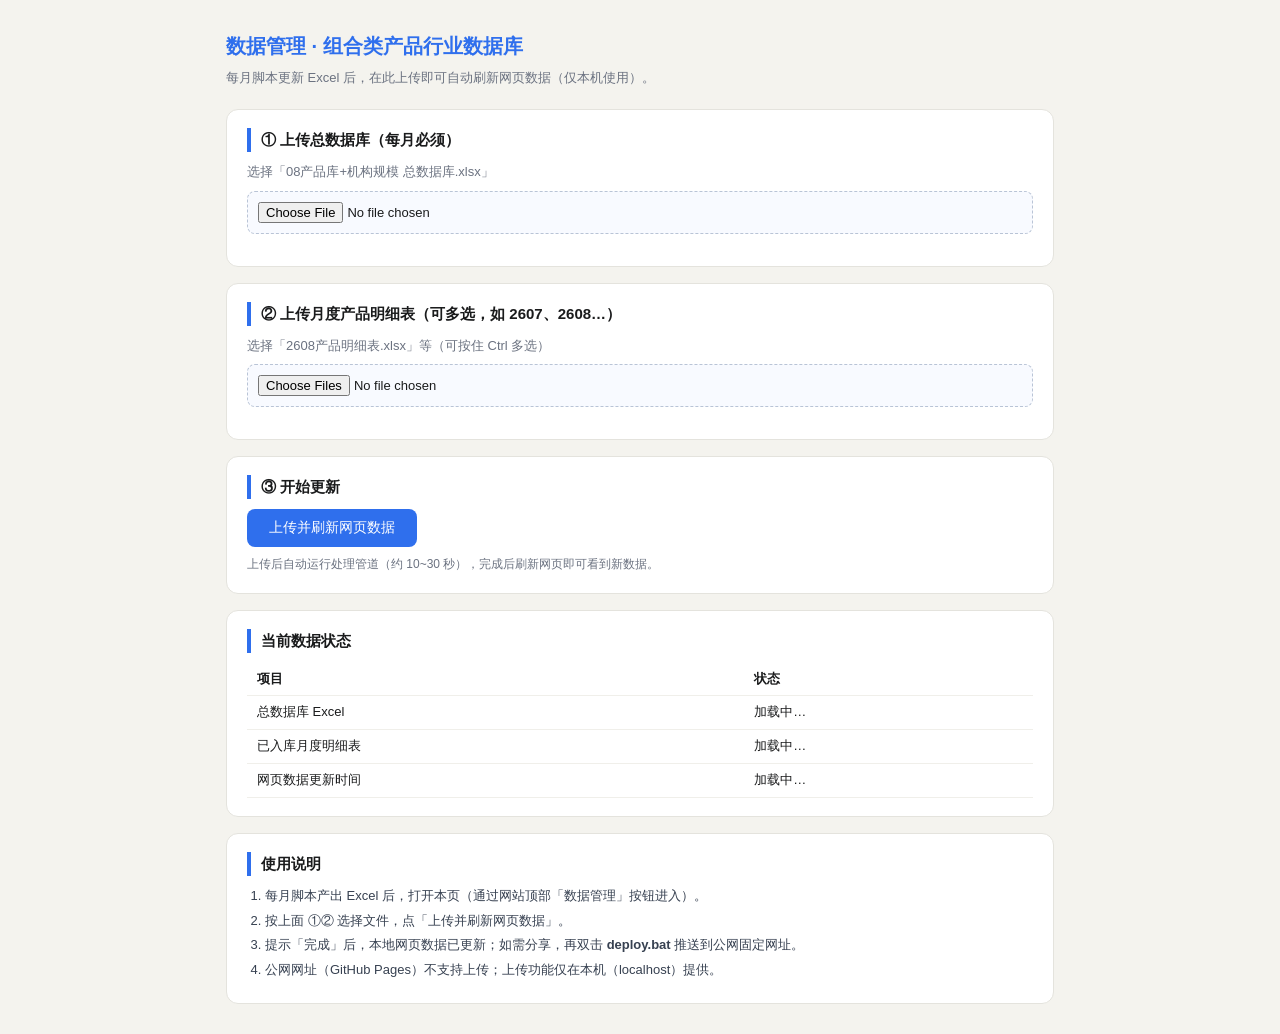
==== admin.html @ fd767638 "update: 数据/页面更新" ====
<!DOCTYPE html>
<html lang="zh-CN">
<head>
<meta charset="UTF-8">
<meta name="viewport" content="width=device-width, initial-scale=1.0">
<title>数据管理 · 组合类产品行业数据库</title>
<style>
  * { box-sizing: border-box; margin: 0; padding: 0; }
  body { font-family: "Segoe UI", "PingFang SC", "Microsoft YaHei", Arial, sans-serif; background: #F4F3EE; color: #1A1B1C; font-size: 14px; line-height: 1.6; }
  .wrap { max-width: 860px; margin: 30px auto; padding: 0 16px; }
  h1 { font-size: 20px; color: #2F6FED; margin-bottom: 6px; }
  .desc { color: #6B7280; font-size: 13px; margin-bottom: 20px; }
  .card { background: #fff; border: 1px solid #E4E3DD; border-radius: 12px; padding: 18px 20px; margin-bottom: 16px; }
  .card h2 { font-size: 15px; margin-bottom: 10px; border-left: 4px solid #2F6FED; padding-left: 10px; }
  label { display: block; font-size: 13px; color: #6B7280; margin-bottom: 8px; }
  input[type="file"] { display: block; width: 100%; padding: 10px; border: 1px dashed #B9C4D6; border-radius: 8px; background: #F8FAFF; font-size: 13px; margin-bottom: 14px; }
  .btn { padding: 10px 22px; border: none; border-radius: 8px; background: #2F6FED; color: #fff; font-size: 14px; cursor: pointer; }
  .btn:hover { opacity: .88; }
  .btn:disabled { opacity: .5; cursor: not-allowed; }
  .hint { font-size: 12px; color: #6B7280; margin-top: 8px; }
  #result { margin-top: 14px; padding: 12px; border-radius: 8px; font-size: 13px; white-space: pre-wrap; display: none; max-height: 320px; overflow: auto; }
  #result.ok { background: #E7F6EF; color: #14532D; display: block; }
  #result.err { background: #FDECEC; color: #7F1D1D; display: block; }
  table.status { width: 100%; border-collapse: collapse; font-size: 13px; margin-top: 6px; }
  table.status td, table.status th { padding: 6px 10px; border-bottom: 1px solid #f0efea; text-align: left; }
  .badge { display: inline-block; padding: 1px 8px; border-radius: 10px; font-size: 12px; }
  .badge.ok { background: #E7F6EF; color: #14532D; }
  .badge.no { background: #FDECEC; color: #7F1D1D; }
  .steps { font-size: 13px; color: #374151; margin: 8px 0 0; padding-left: 18px; }
  .steps li { margin: 4px 0; }
</style>
</head>
<body>
<div class="wrap">
  <h1>数据管理 · 组合类产品行业数据库</h1>
  <div class="desc">每月脚本更新 Excel 后，在此上传即可自动刷新网页数据（仅本机使用）。</div>

  <div class="card">
    <h2>① 上传总数据库（每月必须）</h2>
    <label>选择「08产品库+机构规模 总数据库.xlsx」</label>
    <input type="file" id="f-main" accept=".xlsx,.xls">
  </div>

  <div class="card">
    <h2>② 上传月度产品明细表（可多选，如 2607、2608…）</h2>
    <label>选择「2608产品明细表.xlsx」等（可按住 Ctrl 多选）</label>
    <input type="file" id="f-details" accept=".xlsx,.xls" multiple>
  </div>

  <div class="card">
    <h2>③ 开始更新</h2>
    <button class="btn" id="btn-upload">上传并刷新网页数据</button>
    <div class="hint">上传后自动运行处理管道（约 10~30 秒），完成后刷新网页即可看到新数据。</div>
    <div id="result"></div>
  </div>

  <div class="card">
    <h2>当前数据状态</h2>
    <table class="status">
      <tr><th>项目</th><th>状态</th></tr>
      <tr><td>总数据库 Excel</td><td id="st-main">加载中…</td></tr>
      <tr><td>已入库月度明细表</td><td id="st-details">加载中…</td></tr>
      <tr><td>网页数据更新时间</td><td id="st-meta">加载中…</td></tr>
    </table>
  </div>

  <div class="card">
    <h2>使用说明</h2>
    <ol class="steps">
      <li>每月脚本产出 Excel 后，打开本页（通过网站顶部「数据管理」按钮进入）。</li>
      <li>按上面 ①② 选择文件，点「上传并刷新网页数据」。</li>
      <li>提示「完成」后，本地网页数据已更新；如需分享，再双击 <b>deploy.bat</b> 推送到公网固定网址。</li>
      <li>公网网址（GitHub Pages）不支持上传；上传功能仅在本机（localhost）提供。</li>
    </ol>
  </div>
</div>

<script>
(function () {
  var btn = document.getElementById("btn-upload");
  var res = document.getElementById("result");
  var fMain = document.getElementById("f-main");
  var fDetails = document.getElementById("f-details");

  function show(msg, ok) {
    res.textContent = msg;
    res.className = ok ? "ok" : "err";
  }

  btn.addEventListener("click", function () {
    var fd = new FormData();
    var has = false;
    if (fMain.files.length) { fd.append("main", fMain.files[0]); has = true; }
    for (var i = 0; i < fDetails.files.length; i++) { fd.append("detail" + i, fDetails.files[i]); has = true; }
    if (!has) { show("请先选择要上传的文件", false); return; }
    btn.disabled = true;
    btn.textContent = "上传处理中…";
    show("正在上传并处理，请稍候（约 10~30 秒）…", true);
    fetch("/api/upload", { method: "POST", body: fd })
      .then(function (r) { return r.json().then(function (j) { return { s: r.ok, j: j }; }); })
      .then(function (o) {
        if (o.j.ok) {
          show("✅ 更新完成！已处理：\n" + (o.j.saved || []).join("\n") + "\n\n" + (o.j.output || ""), true);
        } else {
          show("❌ 更新失败：\n" + (o.j.msg || "") + "\n\n" + (o.j.output || ""), false);
        }
      })
      .catch(function (e) { show("请求失败：" + e, false); })
      .finally(function () { btn.disabled = false; btn.textContent = "上传并刷新网页数据"; loadStatus(); });
  });

  function loadStatus() {
    fetch("/api/status").then(function (r) { return r.json(); }).then(function (s) {
      document.getElementById("st-main").innerHTML = s.main_exists
        ? '<span class="badge ok">已就位</span> ' + s.main_name
        : '<span class="badge no">未上传</span>';
      document.getElementById("st-details").textContent =
        (s.details && s.details.length ? s.details.join("、") : "（无）");
      var m = s.meta || {};
      document.getElementById("st-meta").textContent = m.updated
        ? m.updated + " · " + (m.product_count || 0) + " 只产品 / " + (m.institution_count || 0) + " 家机构"
        : "尚无数据";
    }).catch(function () {});
  }

  loadStatus();
})();
</script>
</body>
</html>
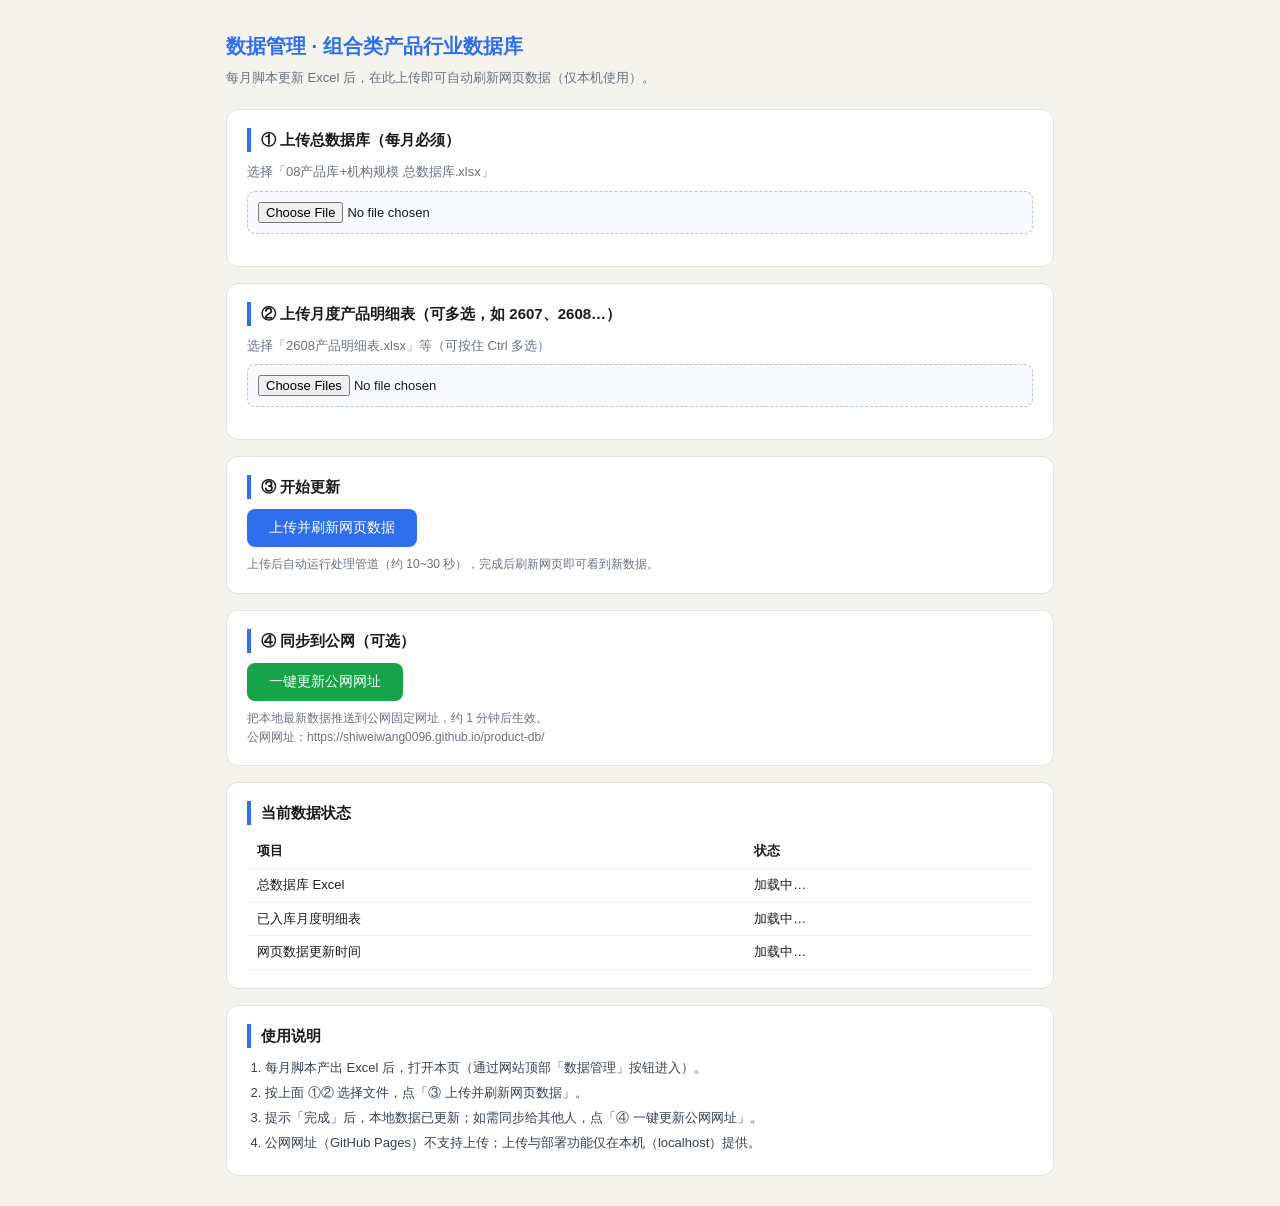
==== commit 25305d34: "update: 数据/页面更新" ====
--- a/admin.html
+++ b/admin.html
@@ -55,6 +55,13 @@
   </div>
 
   <div class="card">
+    <h2>④ 同步到公网（可选）</h2>
+    <button class="btn" id="btn-deploy" style="background:#16A34A;">一键更新公网网址</button>
+    <div class="hint">把本地最新数据推送到公网固定网址，约 1 分钟后生效。<br>公网网址：https://shiweiwang0096.github.io/product-db/</div>
+    <div id="dresult"></div>
+  </div>
+
+  <div class="card">
     <h2>当前数据状态</h2>
     <table class="status">
       <tr><th>项目</th><th>状态</th></tr>
@@ -68,9 +75,9 @@
     <h2>使用说明</h2>
     <ol class="steps">
       <li>每月脚本产出 Excel 后，打开本页（通过网站顶部「数据管理」按钮进入）。</li>
-      <li>按上面 ①② 选择文件，点「上传并刷新网页数据」。</li>
-      <li>提示「完成」后，本地网页数据已更新；如需分享，再双击 <b>deploy.bat</b> 推送到公网固定网址。</li>
-      <li>公网网址（GitHub Pages）不支持上传；上传功能仅在本机（localhost）提供。</li>
+      <li>按上面 ①② 选择文件，点「③ 上传并刷新网页数据」。</li>
+      <li>提示「完成」后，本地数据已更新；如需同步给其他人，点「④ 一键更新公网网址」。</li>
+      <li>公网网址（GitHub Pages）不支持上传；上传与部署功能仅在本机（localhost）提供。</li>
     </ol>
   </div>
 </div>
@@ -81,10 +88,16 @@
   var res = document.getElementById("result");
   var fMain = document.getElementById("f-main");
   var fDetails = document.getElementById("f-details");
+  var btnDeploy = document.getElementById("btn-deploy");
+  var dres = document.getElementById("dresult");
 
   function show(msg, ok) {
     res.textContent = msg;
     res.className = ok ? "ok" : "err";
+  }
+  function dshow(msg, ok) {
+    dres.textContent = msg;
+    dres.className = ok ? "ok" : "err";
   }
 
   btn.addEventListener("click", function () {
@@ -109,6 +122,23 @@
       .finally(function () { btn.disabled = false; btn.textContent = "上传并刷新网页数据"; loadStatus(); });
   });
 
+  btnDeploy.addEventListener("click", function () {
+    btnDeploy.disabled = true;
+    btnDeploy.textContent = "部署中…（约 1~2 分钟）";
+    dshow("正在推送到公网，请稍候…", true);
+    fetch("/api/deploy", { method: "POST" })
+      .then(function (r) { return r.json().then(function (j) { return { s: r.ok, j: j }; }); })
+      .then(function (o) {
+        if (o.j.ok) {
+          dshow("✅ 已同步到公网！约 1 分钟后生效\n公网网址：https://shiweiwang0096.github.io/product-db/\n\n" + (o.j.output || ""), true);
+        } else {
+          dshow("❌ 部署失败：\n" + (o.j.msg || "") + "\n\n" + (o.j.output || ""), false);
+        }
+      })
+      .catch(function (e) { dshow("请求失败：" + e, false); })
+      .finally(function () { btnDeploy.disabled = false; btnDeploy.textContent = "一键更新公网网址"; });
+  });
+
   function loadStatus() {
     fetch("/api/status").then(function (r) { return r.json(); }).then(function (s) {
       document.getElementById("st-main").innerHTML = s.main_exists
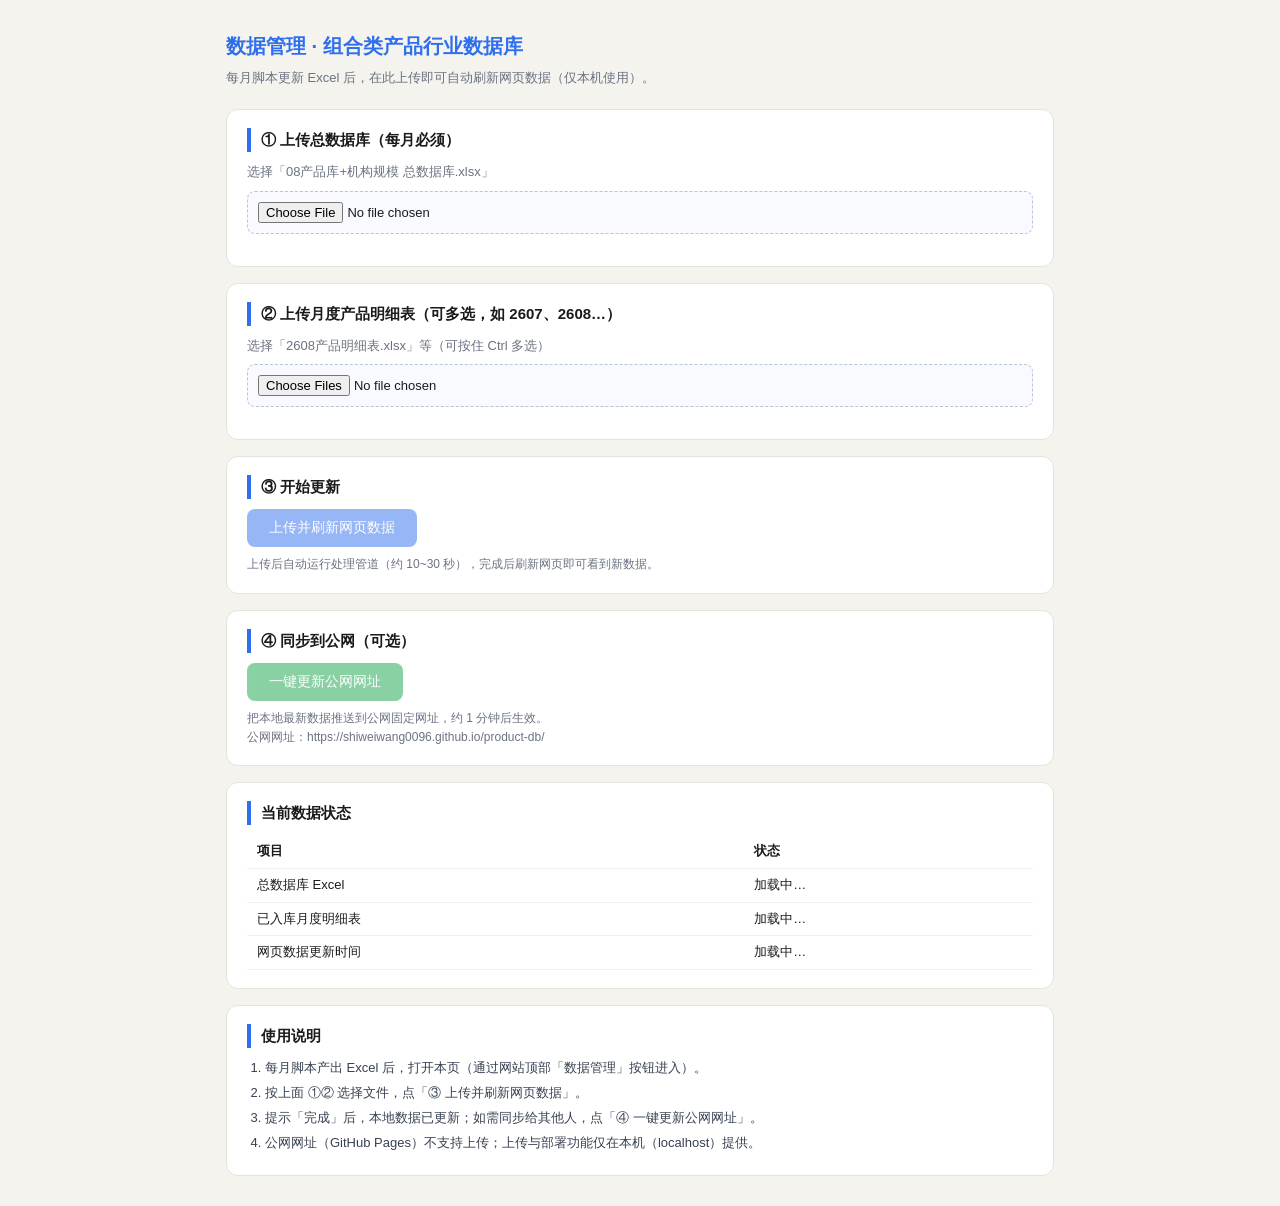
==== commit 25045dc4: "update: 数据/页面更新" ====
--- a/admin.html
+++ b/admin.html
@@ -90,6 +90,13 @@
   var fDetails = document.getElementById("f-details");
   var btnDeploy = document.getElementById("btn-deploy");
   var dres = document.getElementById("dresult");
+  var localFlag = ["localhost", "127.0.0.1"].indexOf(location.hostname) >= 0;
+
+  if (!localFlag) {
+    // 公网访问：禁用上传与部署按钮
+    if (btn) btn.disabled = true;
+    if (btnDeploy) btnDeploy.disabled = true;
+  }
 
   function show(msg, ok) {
     res.textContent = msg;
@@ -123,6 +130,10 @@
   });
 
   btnDeploy.addEventListener("click", function () {
+    if (!localFlag) {
+      dshow("上传与部署功能仅在本机使用：请在本电脑运行 start_site.bat 后操作。公网网址只用于查看。", false);
+      return;
+    }
     btnDeploy.disabled = true;
     btnDeploy.textContent = "部署中…（约 1~2 分钟）";
     dshow("正在推送到公网，请稍候…", true);
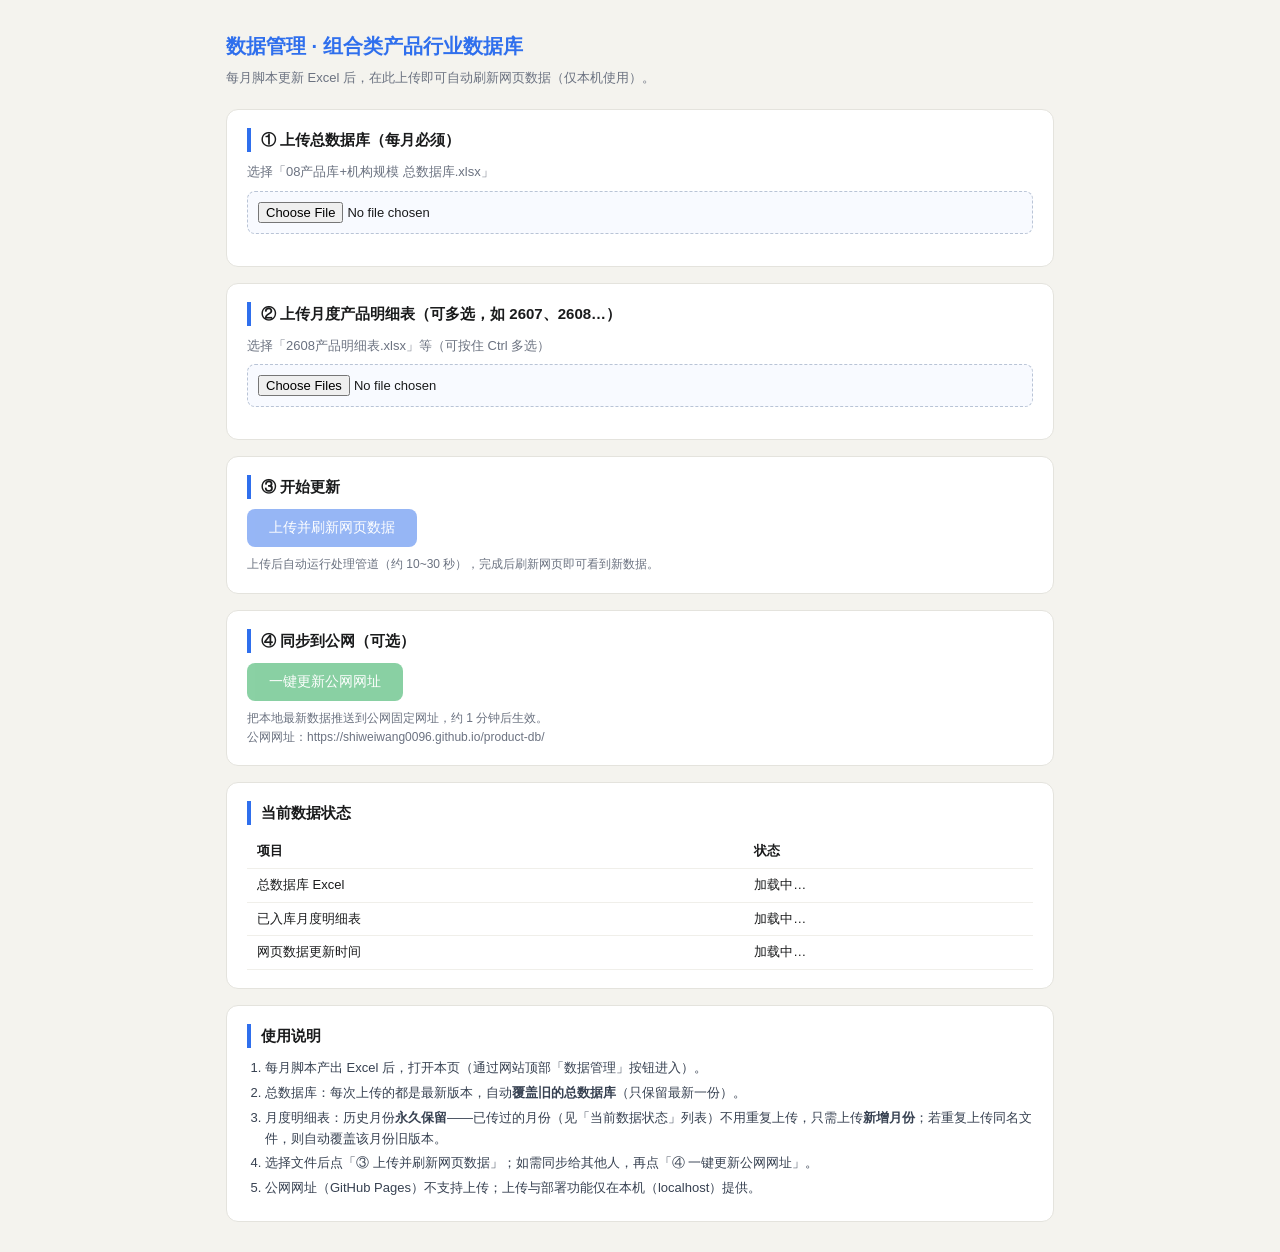
==== commit 419da60a: "update: 数据/页面更新" ====
--- a/admin.html
+++ b/admin.html
@@ -75,8 +75,9 @@
     <h2>使用说明</h2>
     <ol class="steps">
       <li>每月脚本产出 Excel 后，打开本页（通过网站顶部「数据管理」按钮进入）。</li>
-      <li>按上面 ①② 选择文件，点「③ 上传并刷新网页数据」。</li>
-      <li>提示「完成」后，本地数据已更新；如需同步给其他人，点「④ 一键更新公网网址」。</li>
+      <li>总数据库：每次上传的都是最新版本，自动<b>覆盖旧的总数据库</b>（只保留最新一份）。</li>
+      <li>月度明细表：历史月份<b>永久保留</b>——已传过的月份（见「当前数据状态」列表）不用重复上传，只需上传<b>新增月份</b>；若重复上传同名文件，则自动覆盖该月份旧版本。</li>
+      <li>选择文件后点「③ 上传并刷新网页数据」；如需同步给其他人，再点「④ 一键更新公网网址」。</li>
       <li>公网网址（GitHub Pages）不支持上传；上传与部署功能仅在本机（localhost）提供。</li>
     </ol>
   </div>
@@ -91,6 +92,7 @@
   var btnDeploy = document.getElementById("btn-deploy");
   var dres = document.getElementById("dresult");
   var localFlag = ["localhost", "127.0.0.1"].indexOf(location.hostname) >= 0;
+  var existingDetails = [];   // 已入库月度明细表（文件名列表）
 
   if (!localFlag) {
     // 公网访问：禁用上传与部署按钮
@@ -110,12 +112,25 @@
   btn.addEventListener("click", function () {
     var fd = new FormData();
     var has = false;
+    var newMonths = [], overwriteMonths = [];
     if (fMain.files.length) { fd.append("main", fMain.files[0]); has = true; }
-    for (var i = 0; i < fDetails.files.length; i++) { fd.append("detail" + i, fDetails.files[i]); has = true; }
+    for (var i = 0; i < fDetails.files.length; i++) {
+      fd.append("detail" + i, fDetails.files[i]); has = true;
+      var nm = fDetails.files[i].name;
+      if (existingDetails.indexOf(nm) >= 0) { overwriteMonths.push(nm.replace("产品明细表.xlsx", "")); }
+      else { newMonths.push(nm.replace("产品明细表.xlsx", "")); }
+    }
     if (!has) { show("请先选择要上传的文件", false); return; }
+    var tip = "正在上传并处理，请稍候（约 10~30 秒）…";
+    if (newMonths.length || overwriteMonths.length) {
+      var parts = [];
+      if (newMonths.length) parts.push("新增月份：" + newMonths.join("、"));
+      if (overwriteMonths.length) parts.push("覆盖已存在月份：" + overwriteMonths.join("、"));
+      tip += "\n本次明细表：" + parts.join("；");
+    }
     btn.disabled = true;
     btn.textContent = "上传处理中…";
-    show("正在上传并处理，请稍候（约 10~30 秒）…", true);
+    show(tip, true);
     fetch("/api/upload", { method: "POST", body: fd })
       .then(function (r) { return r.json().then(function (j) { return { s: r.ok, j: j }; }); })
       .then(function (o) {
@@ -152,11 +167,12 @@
 
   function loadStatus() {
     fetch("/api/status").then(function (r) { return r.json(); }).then(function (s) {
+      existingDetails = s.details || [];
       document.getElementById("st-main").innerHTML = s.main_exists
         ? '<span class="badge ok">已就位</span> ' + s.main_name
         : '<span class="badge no">未上传</span>';
       document.getElementById("st-details").textContent =
-        (s.details && s.details.length ? s.details.join("、") : "（无）");
+        (existingDetails.length ? existingDetails.join("、") : "（无）");
       var m = s.meta || {};
       document.getElementById("st-meta").textContent = m.updated
         ? m.updated + " · " + (m.product_count || 0) + " 只产品 / " + (m.institution_count || 0) + " 家机构"
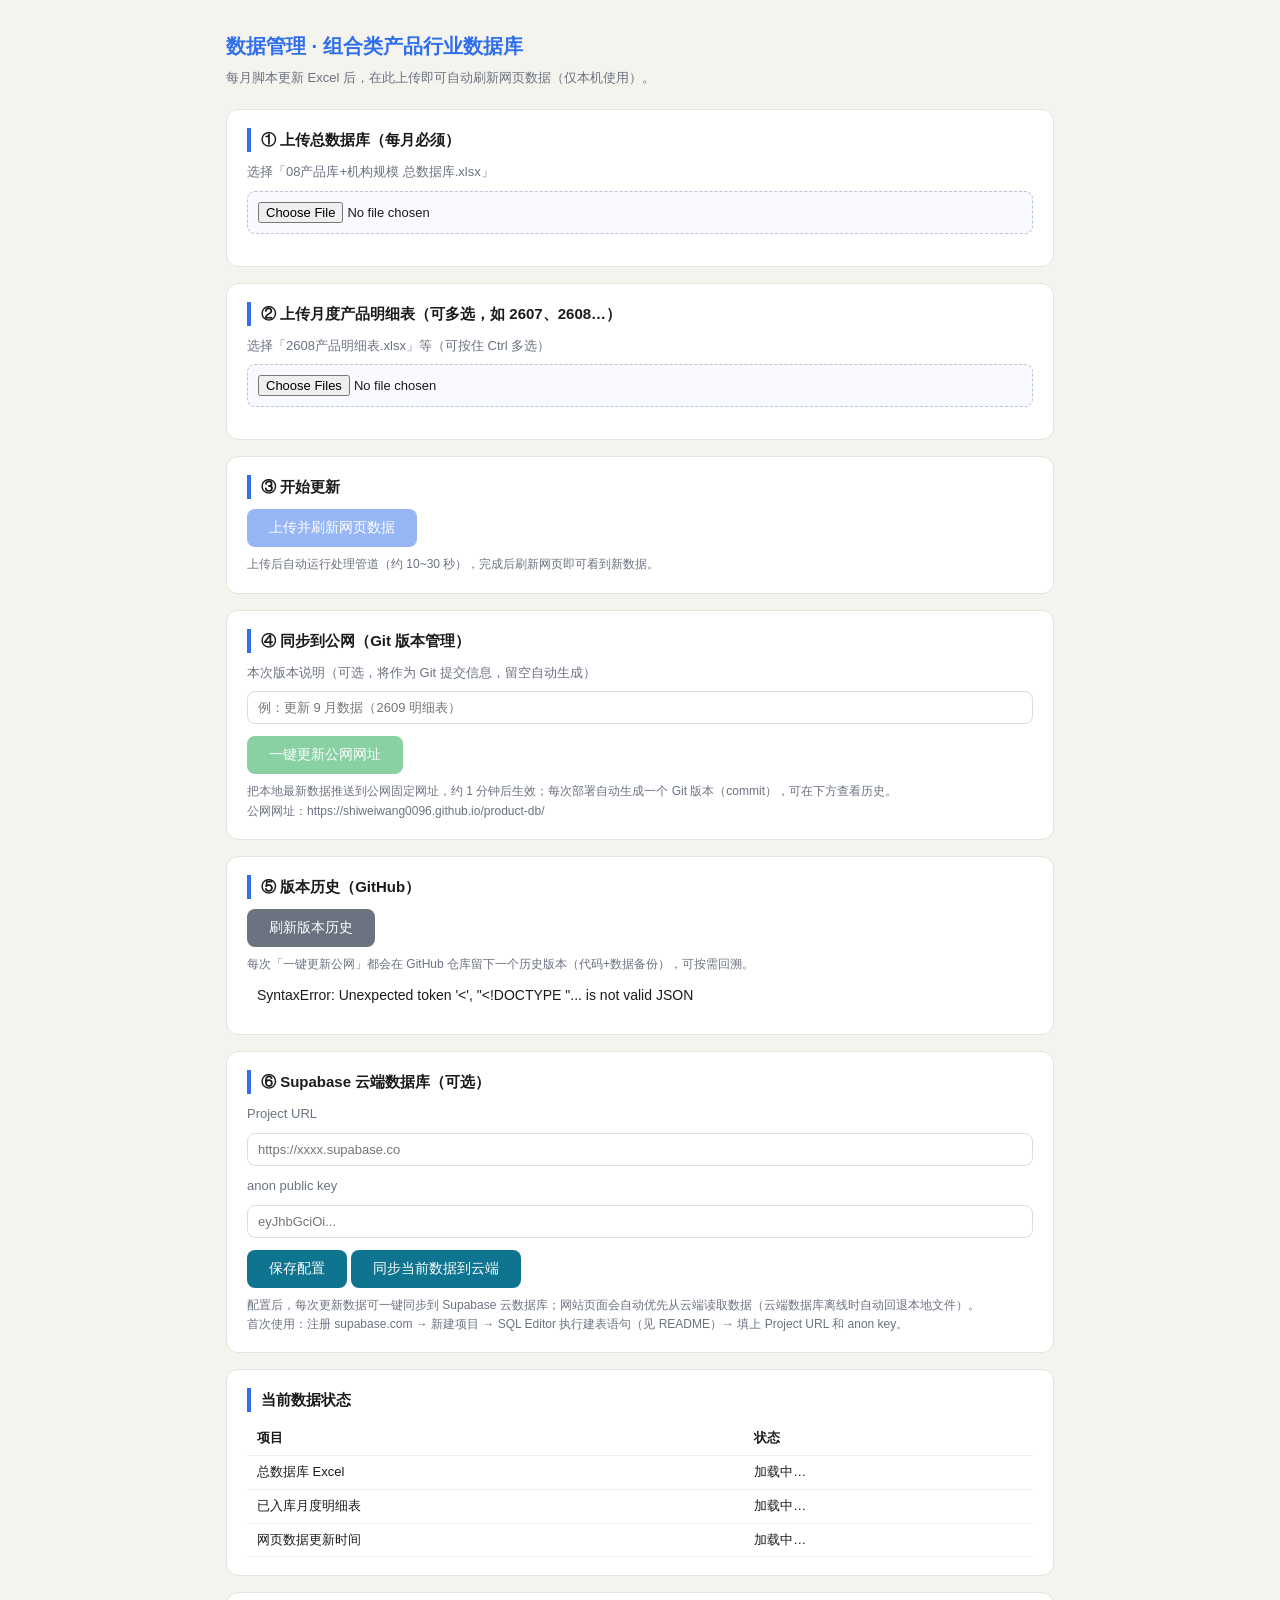
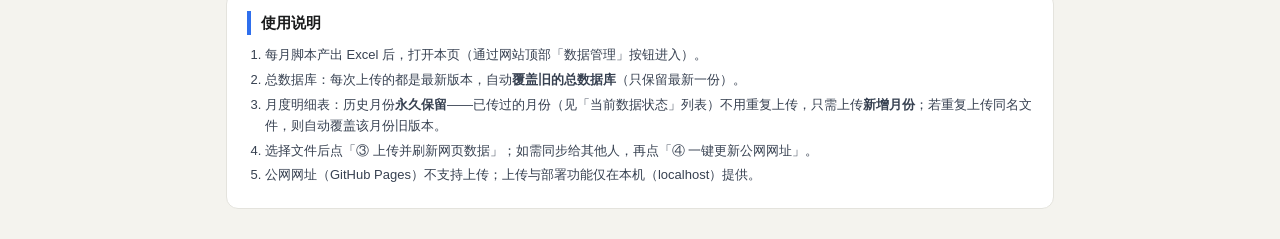
==== commit b1cf8ae0: "update: 数据/页面更新" ====
--- a/admin.html
+++ b/admin.html
@@ -55,10 +55,31 @@
   </div>
 
   <div class="card">
-    <h2>④ 同步到公网（可选）</h2>
+    <h2>④ 同步到公网（Git 版本管理）</h2>
+    <label>本次版本说明（可选，将作为 Git 提交信息，留空自动生成）</label>
+    <input type="text" id="deploy-msg" placeholder="例：更新 9 月数据（2609 明细表）" style="width:100%;padding:8px 10px;border:1px solid #D8DCE3;border-radius:8px;font-size:13px;margin-bottom:12px;">
     <button class="btn" id="btn-deploy" style="background:#16A34A;">一键更新公网网址</button>
-    <div class="hint">把本地最新数据推送到公网固定网址，约 1 分钟后生效。<br>公网网址：https://shiweiwang0096.github.io/product-db/</div>
+    <div class="hint">把本地最新数据推送到公网固定网址，约 1 分钟后生效；每次部署自动生成一个 Git 版本（commit），可在下方查看历史。<br>公网网址：https://shiweiwang0096.github.io/product-db/</div>
     <div id="dresult"></div>
+  </div>
+
+  <div class="card">
+    <h2>⑤ 版本历史（GitHub）</h2>
+    <button class="btn" id="btn-versions" style="background:#6B7280;">刷新版本历史</button>
+    <div class="hint">每次「一键更新公网」都会在 GitHub 仓库留下一个历史版本（代码+数据备份），可按需回溯。</div>
+    <div id="vresult"></div>
+  </div>
+
+  <div class="card">
+    <h2>⑥ Supabase 云端数据库（可选）</h2>
+    <label>Project URL</label>
+    <input type="text" id="sb-url" placeholder="https://xxxx.supabase.co" style="width:100%;padding:8px 10px;border:1px solid #D8DCE3;border-radius:8px;font-size:13px;margin-bottom:10px;">
+    <label>anon public key</label>
+    <input type="text" id="sb-key" placeholder="eyJhbGciOi..." style="width:100%;padding:8px 10px;border:1px solid #D8DCE3;border-radius:8px;font-size:13px;margin-bottom:12px;">
+    <button class="btn" id="btn-sb-save" style="background:#0E7490;">保存配置</button>
+    <button class="btn" id="btn-sb-sync" style="background:#0E7490;">同步当前数据到云端</button>
+    <div class="hint">配置后，每次更新数据可一键同步到 Supabase 云数据库；网站页面会自动优先从云端读取数据（云端数据库离线时自动回退本地文件）。<br>首次使用：注册 supabase.com → 新建项目 → SQL Editor 执行建表语句（见 README）→ 填上 Project URL 和 anon key。</div>
+    <div id="sbresult"></div>
   </div>
 
   <div class="card">
@@ -91,8 +112,15 @@
   var fDetails = document.getElementById("f-details");
   var btnDeploy = document.getElementById("btn-deploy");
   var dres = document.getElementById("dresult");
+  var deployMsg = document.getElementById("deploy-msg");
   var localFlag = ["localhost", "127.0.0.1"].indexOf(location.hostname) >= 0;
   var existingDetails = [];   // 已入库月度明细表（文件名列表）
+
+  function esc(s) {
+    var d = document.createElement("div");
+    d.textContent = s === null || s === undefined ? "" : String(s);
+    return d.innerHTML;
+  }
 
   if (!localFlag) {
     // 公网访问：禁用上传与部署按钮
@@ -107,6 +135,17 @@
   function dshow(msg, ok) {
     dres.textContent = msg;
     dres.className = ok ? "ok" : "err";
+  }
+  function vshow(html) {
+    var v = document.getElementById("vresult");
+    v.innerHTML = html;
+    v.style.display = "block";
+    v.className = "";
+  }
+  function sbshow(msg, ok) {
+    var r = document.getElementById("sbresult");
+    r.textContent = msg;
+    r.className = ok ? "ok" : "err";
   }
 
   btn.addEventListener("click", function () {
@@ -152,18 +191,72 @@
     btnDeploy.disabled = true;
     btnDeploy.textContent = "部署中…（约 1~2 分钟）";
     dshow("正在推送到公网，请稍候…", true);
-    fetch("/api/deploy", { method: "POST" })
+    var msg = deployMsg.value.trim();
+    fetch("/api/deploy", {
+      method: "POST",
+      headers: { "Content-Type": "application/json" },
+      body: JSON.stringify({ message: msg })
+    })
       .then(function (r) { return r.json().then(function (j) { return { s: r.ok, j: j }; }); })
       .then(function (o) {
         if (o.j.ok) {
-          dshow("✅ 已同步到公网！约 1 分钟后生效\n公网网址：https://shiweiwang0096.github.io/product-db/\n\n" + (o.j.output || ""), true);
+          dshow("✅ 已同步到公网！约 1 分钟后生效（Git 版本已记录）\n公网网址：https://shiweiwang0096.github.io/product-db/\n\n" + (o.j.output || ""), true);
         } else {
           dshow("❌ 部署失败：\n" + (o.j.msg || "") + "\n\n" + (o.j.output || ""), false);
         }
       })
       .catch(function (e) { dshow("请求失败：" + e, false); })
-      .finally(function () { btnDeploy.disabled = false; btnDeploy.textContent = "一键更新公网网址"; });
-  });
+      .finally(function () { btnDeploy.disabled = false; btnDeploy.textContent = "一键更新公网网址"; loadVersions(); });
+  });
+
+  // ⑤ 版本历史
+  function loadVersions() {
+    fetch("/api/versions").then(function (r) { return r.json(); }).then(function (o) {
+      if (!o.ok) { vshow('<div class="err" style="padding:10px;">' + esc(o.msg || "获取失败") + "</div>"); return; }
+      var items = o.versions || [];
+      if (!items.length) { vshow('<div style="padding:10px;color:#6B7280;">暂无版本记录</div>'); return; }
+      var rows = items.map(function (v, i) {
+        var d = v.date ? new Date(v.date) : null;
+        var ds = d ? d.toLocaleString("zh-CN", { hour12: false }) : "";
+        return "<tr><td>" + (i === 0 ? "<b>最新</b>" : i) + "</td><td>" + ds + "</td><td>" + esc(v.message) + '</td><td><code style="font-size:12px;color:#2F6FED;">' + esc(v.sha) + "</code></td></tr>";
+      }).join("");
+      vshow('<table class="status" style="margin-top:8px;"><tr><th>版本</th><th>时间</th><th>说明</th><th>commit</th></tr>' + rows + "</table>");
+    }).catch(function (e) { vshow('<div class="err" style="padding:10px;">' + esc(e) + "</div>"); });
+  }
+  document.getElementById("btn-versions").addEventListener("click", loadVersions);
+  loadVersions();
+
+  // ⑥ Supabase
+  function loadSupaStatus() {
+    fetch("/api/supabase/status").then(function (r) { return r.json(); }).then(function (o) {
+      if (o.configured) {
+        sbshow("Supabase 已配置，状态：" + (o.ok ? "连接正常（已存 " + ((o.data || []).length || 0) + " 条记录）" : ("连接异常 code=" + o.code)), o.ok);
+      } else {
+        sbshow("尚未配置 Supabase。注册 supabase.com → 建项目 → SQL Editor 执行建表语句 → 填上方配置。", false);
+      }
+    }).catch(function () {});
+  }
+  document.getElementById("btn-sb-save").addEventListener("click", function () {
+    fetch("/api/supabase/save-config", {
+      method: "POST",
+      headers: { "Content-Type": "application/json" },
+      body: JSON.stringify({ url: document.getElementById("sb-url").value.trim(), anon_key: document.getElementById("sb-key").value.trim() })
+    }).then(function (r) { return r.json(); }).then(function (o) {
+      sbshow(o.msg, o.ok);
+      if (o.ok) loadSupaStatus();
+    }).catch(function (e) { sbshow("请求失败：" + e, false); });
+  });
+  document.getElementById("btn-sb-sync").addEventListener("click", function () {
+    sbshow("正在同步数据到 Supabase 云端…", true);
+    fetch("/api/supabase/sync", { method: "POST" }).then(function (r) { return r.json(); }).then(function (o) {
+      if (o.ok) {
+        sbshow("✅ 已同步到云端！" + (o.results || []).map(function (x) { return x.key + "(" + x.code + ")"; }).join("、"), true);
+      } else {
+        sbshow("❌ 同步失败：" + (o.msg || JSON.stringify(o.results || o)), false);
+      }
+    }).catch(function (e) { sbshow("请求失败：" + e, false); });
+  });
+  loadSupaStatus();
 
   function loadStatus() {
     fetch("/api/status").then(function (r) { return r.json(); }).then(function (s) {
